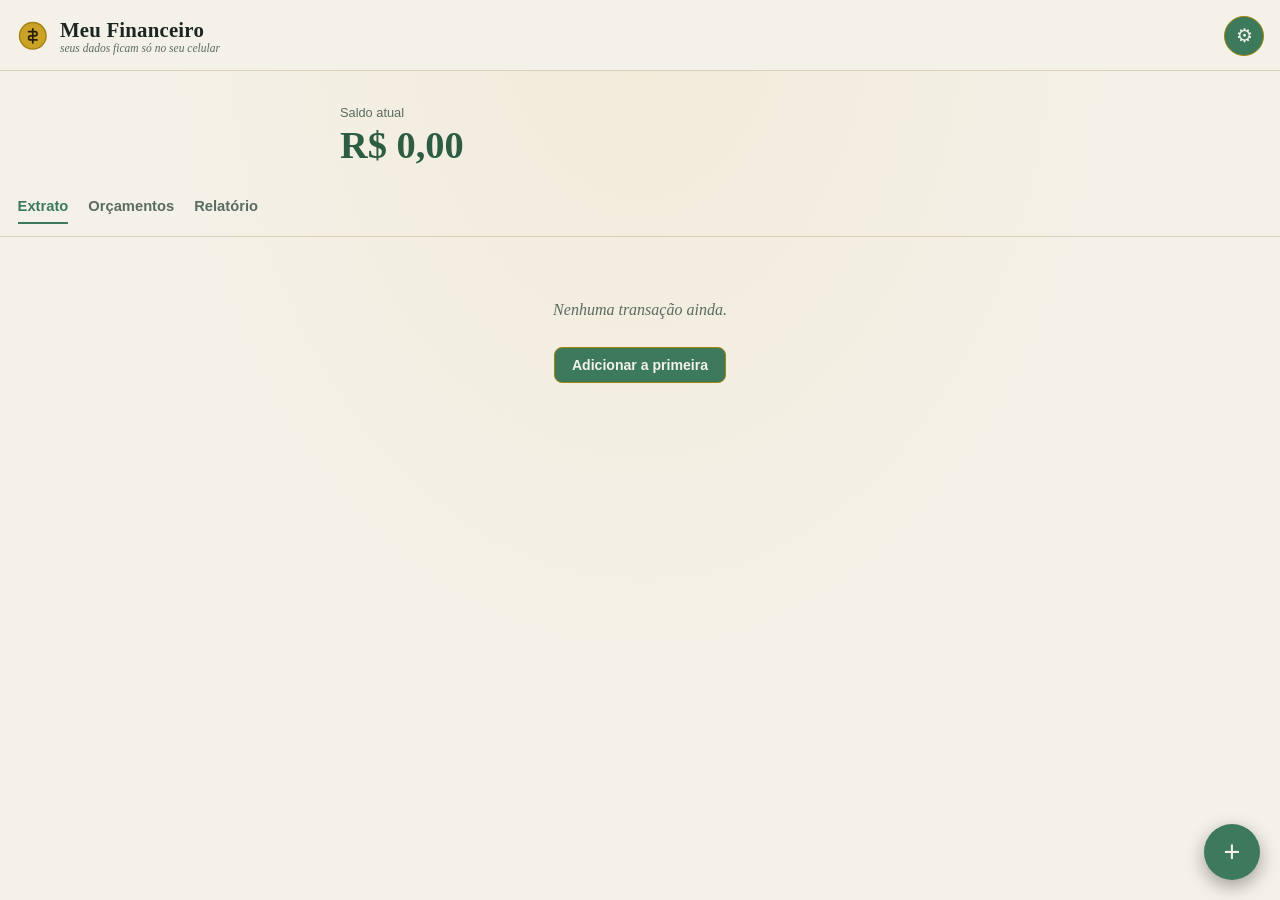
==== index.html @ 3704c463 "Transforma o bot de WhatsApp em um PWA de controle financeiro Substitui o backend Flask/Twilio/Postg" ====
<!doctype html>
<html lang="pt-BR">
<head>
<meta charset="utf-8" />
<meta name="viewport" content="width=device-width, initial-scale=1, viewport-fit=cover" />
<title>Meu Financeiro</title>
<meta name="description" content="Controle financeiro pessoal simples, offline e privado" />
<meta name="theme-color" content="#0b1e19" />
<link rel="manifest" href="manifest.webmanifest" />
<link rel="icon" href="icons/icon-192.png" />
<link rel="apple-touch-icon" href="icons/icon-192.png" />
<meta name="apple-mobile-web-app-capable" content="yes" />
<meta name="apple-mobile-web-app-status-bar-style" content="black-translucent" />
<meta name="apple-mobile-web-app-title" content="Financeiro" />
<link rel="stylesheet" href="styles.css" />
</head>
<body>
<header class="topbar">
  <div class="brand">
    <svg class="brand-mark" viewBox="0 0 48 48" aria-hidden="true">
      <circle cx="24" cy="24" r="19" fill="var(--coin)" stroke="var(--gold)" stroke-width="2"/>
      <path d="M24 14v20M18 18h9a3 3 0 0 1 0 6h-6a3 3 0 0 0 0 6h9" stroke="var(--coin-ink)" stroke-width="2.5" fill="none" stroke-linecap="round" stroke-linejoin="round"/>
    </svg>
    <div class="brand-text">
      <h1>Meu Financeiro</h1>
      <p class="tagline">seus dados ficam só no seu celular</p>
    </div>
  </div>
  <button id="settings-btn" class="icon-btn" aria-label="Backup e configurações" title="Backup e configurações">⚙</button>
</header>

<section class="balance-card">
  <span class="balance-label">Saldo atual</span>
  <span id="balance-value" class="balance-value">R$ 0,00</span>
</section>

<nav class="tabs" role="tablist" aria-label="Seções">
  <button class="tab active" data-view="extrato" role="tab" aria-selected="true">Extrato</button>
  <button class="tab" data-view="orcamentos" role="tab" aria-selected="false">Orçamentos</button>
  <button class="tab" data-view="relatorio" role="tab" aria-selected="false">Relatório</button>
</nav>

<main>
  <section id="view-extrato" class="view active">
    <div id="extrato-empty" class="empty-state" hidden>
      <p>Nenhuma transação ainda.</p>
      <button id="empty-add-btn" class="primary-btn">Adicionar a primeira</button>
    </div>
    <ul id="transacao-list" class="transacao-list"></ul>
  </section>

  <section id="view-orcamentos" class="view">
    <div id="orcamentos-empty" class="empty-state" hidden>
      <p>Nenhum orçamento definido.</p>
      <button id="empty-orcamento-btn" class="primary-btn">Definir orçamento</button>
    </div>
    <ul id="orcamento-list" class="orcamento-list"></ul>
    <button id="add-orcamento-btn" class="secondary-btn full-width">+ Novo orçamento</button>
  </section>

  <section id="view-relatorio" class="view">
    <div class="month-nav">
      <button id="prev-month-btn" class="icon-btn" aria-label="Mês anterior">‹</button>
      <span id="month-label" class="month-label"></span>
      <button id="next-month-btn" class="icon-btn" aria-label="Próximo mês">›</button>
    </div>
    <div id="relatorio-empty" class="empty-state" hidden>
      <p>Sem despesas neste mês.</p>
    </div>
    <div id="relatorio-content">
      <canvas id="relatorio-chart" width="280" height="280"></canvas>
      <ul id="relatorio-legend" class="relatorio-legend"></ul>
    </div>
  </section>
</main>

<button id="add-btn" class="fab" aria-label="Nova transação" title="Nova transação">+</button>

<dialog id="transacao-dialog">
  <form id="transacao-form" method="dialog">
    <h2 id="transacao-dialog-title">Nova transação</h2>

    <div class="tipo-toggle" id="tipo-toggle" data-value="saida">
      <button type="button" class="tipo-btn" data-value="saida">Despesa</button>
      <button type="button" class="tipo-btn" data-value="entrada">Receita</button>
    </div>

    <label class="field">
      <span>Valor (R$)</span>
      <input type="number" id="valor" name="valor" min="0.01" step="0.01" inputmode="decimal" required />
    </label>

    <label class="field">
      <span>Categoria</span>
      <input type="text" id="categoria" name="categoria" list="categoria-options" required autocomplete="off" />
      <datalist id="categoria-options">
        <option value="Alimentação"></option>
        <option value="Transporte"></option>
        <option value="Moradia"></option>
        <option value="Lazer"></option>
        <option value="Saúde"></option>
        <option value="Educação"></option>
        <option value="Salário"></option>
        <option value="Outros"></option>
      </datalist>
    </label>

    <label class="field">
      <span>Descrição</span>
      <input type="text" id="descricao" name="descricao" autocomplete="off" placeholder="Opcional" />
    </label>

    <label class="field">
      <span>Data</span>
      <input type="date" id="data" name="data" required />
    </label>

    <input type="hidden" id="transacao-id" name="id" />

    <div class="dialog-actions">
      <button type="button" id="transacao-cancel-btn" class="ghost-btn">Cancelar</button>
      <button type="button" id="transacao-delete-btn" class="danger-btn" hidden>Excluir</button>
      <button type="submit" id="transacao-save-btn" class="primary-btn">Salvar</button>
    </div>
  </form>
</dialog>

<dialog id="orcamento-dialog">
  <form id="orcamento-form" method="dialog">
    <h2 id="orcamento-dialog-title">Novo orçamento</h2>

    <label class="field">
      <span>Categoria</span>
      <input type="text" id="orcamento-categoria" name="categoria" list="categoria-options" required autocomplete="off" />
    </label>

    <label class="field">
      <span>Limite mensal (R$)</span>
      <input type="number" id="orcamento-limite" name="limite" min="0.01" step="0.01" inputmode="decimal" required />
    </label>

    <input type="hidden" id="orcamento-original-categoria" name="original" />

    <div class="dialog-actions">
      <button type="button" id="orcamento-cancel-btn" class="ghost-btn">Cancelar</button>
      <button type="button" id="orcamento-delete-btn" class="danger-btn" hidden>Excluir</button>
      <button type="submit" id="orcamento-save-btn" class="primary-btn">Salvar</button>
    </div>
  </form>
</dialog>

<dialog id="settings-dialog">
  <form method="dialog" class="settings-form">
    <h2>Backup e configurações</h2>
    <p class="settings-hint">Seus dados ficam salvos apenas neste celular. Faça backup regularmente para não perder tudo caso troque ou perca o aparelho.</p>

    <button type="button" id="export-btn" class="primary-btn full-width">Exportar backup (.json)</button>

    <label class="field">
      <span>Importar backup</span>
      <input type="file" id="import-input" accept="application/json,.json" />
    </label>
    <p id="import-status" class="import-status" hidden></p>

    <hr class="settings-divider" />

    <button type="button" id="wipe-btn" class="danger-btn full-width">Apagar todos os dados</button>

    <div class="dialog-actions">
      <button type="button" id="settings-close-btn" class="ghost-btn">Fechar</button>
    </div>
  </form>
</dialog>

<script src="app.js"></script>
</body>
</html>
---- styles.css ----
:root {
  --bg: #0b1e19;
  --surface: #12271f;
  --surface-2: #1a3329;
  --text: #eaf2ec;
  --text-muted: #9fb5a9;
  --accent: #c9a227;
  --accent-strong: #a5820f;
  --accent-ink: #1a1200;
  --border: #24402f;
  --danger: #d17a70;
  --success: #5fae7f;
  --gold: #c9a227;
  --coin: #c9a227;
  --coin-ink: #1a1200;
  --radius: 12px;
  --serif: Georgia, "Iowan Old Style", "Palatino Linotype", Palatino, "Times New Roman", serif;
  --sans: -apple-system, BlinkMacSystemFont, "Segoe UI", Roboto, Helvetica, Arial, sans-serif;
}

@media (prefers-color-scheme: light) {
  :root {
    --bg: #f4f1e8;
    --surface: #ffffff;
    --surface-2: #ece6d3;
    --text: #1c2620;
    --text-muted: #5a6b60;
    --accent: #3d7a5c;
    --accent-strong: #2c5c44;
    --accent-ink: #f4f1e8;
    --border: #d8d0b8;
    --danger: #a4342c;
    --success: #2c5c44;
    --gold: #a5820f;
    --coin: #c9a227;
    --coin-ink: #2a1e00;
  }
}

* { box-sizing: border-box; }

[hidden] { display: none !important; }

html, body {
  margin: 0;
  padding: 0;
  background: var(--bg);
  color: var(--text);
  font-family: var(--sans);
  -webkit-tap-highlight-color: transparent;
}

body {
  min-height: 100dvh;
  padding-bottom: 6rem;
  background-image: radial-gradient(ellipse at top, rgba(201, 162, 39, 0.08), transparent 55%);
}

.topbar {
  position: sticky;
  top: 0;
  z-index: 10;
  display: flex;
  align-items: center;
  justify-content: space-between;
  gap: 0.75rem;
  padding: max(1rem, env(safe-area-inset-top)) 1rem 0.9rem;
  background: var(--bg);
  border-bottom: 1px solid var(--border);
}

.brand {
  display: flex;
  align-items: center;
  gap: 0.65rem;
  min-width: 0;
}

.brand-mark {
  width: 2.1rem;
  height: 2.1rem;
  flex: none;
}

.brand-text h1 {
  font-family: var(--serif);
  font-weight: 700;
  font-size: 1.3rem;
  margin: 0;
  letter-spacing: 0.01em;
}

.tagline {
  margin: 0;
  font-family: var(--serif);
  font-style: italic;
  font-size: 0.72rem;
  color: var(--text-muted);
}

.icon-btn {
  width: 2.5rem;
  height: 2.5rem;
  flex: none;
  border-radius: 999px;
  border: 1px solid var(--gold);
  background: var(--accent);
  color: var(--accent-ink);
  font-size: 1.2rem;
  line-height: 1;
  cursor: pointer;
}

.icon-btn:active {
  background: var(--accent-strong);
}

.balance-card {
  max-width: 640px;
  margin: 1rem auto 0;
  padding: 1.1rem 1.25rem;
  display: flex;
  flex-direction: column;
  gap: 0.2rem;
}

.balance-label {
  font-size: 0.8rem;
  color: var(--text-muted);
}

.balance-value {
  font-family: var(--serif);
  font-size: 2.4rem;
  font-weight: 700;
  color: var(--success);
}

.balance-value.negative {
  color: var(--danger);
}

.tabs {
  display: flex;
  gap: 1.25rem;
  padding: 0.85rem 1.1rem 0.7rem;
  overflow-x: auto;
  border-bottom: 1px solid var(--border);
}

.tab {
  flex: none;
  padding: 0 0 0.5rem;
  border: none;
  border-bottom: 2px solid transparent;
  background: none;
  color: var(--text-muted);
  font-family: var(--sans);
  font-weight: 600;
  font-size: 0.92rem;
  cursor: pointer;
}

.tab.active {
  color: var(--accent);
  border-bottom-color: var(--accent);
}

main {
  padding: 0 1rem;
  max-width: 640px;
  margin: 0 auto;
}

.view {
  display: none;
}

.view.active {
  display: block;
}

.empty-state {
  text-align: center;
  color: var(--text-muted);
  font-family: var(--serif);
  font-style: italic;
  margin-top: 3rem;
  display: flex;
  flex-direction: column;
  align-items: center;
  gap: 0.8rem;
}

/* Extrato */
.transacao-list {
  list-style: none;
  margin: 0;
  padding: 1rem 0 0;
  display: flex;
  flex-direction: column;
  gap: 0.5rem;
}

.month-header {
  font-family: var(--serif);
  font-weight: 700;
  color: var(--text-muted);
  font-size: 0.82rem;
  text-transform: uppercase;
  letter-spacing: 0.06em;
  margin: 0.9rem 0 0.1rem;
}

.month-header:first-child {
  margin-top: 0;
}

.transacao-card {
  background: var(--surface);
  border: 1px solid var(--border);
  border-radius: var(--radius);
  padding: 0.8rem 1rem;
  display: flex;
  align-items: center;
  justify-content: space-between;
  gap: 0.75rem;
  cursor: pointer;
}

.transacao-info {
  min-width: 0;
}

.transacao-categoria {
  font-weight: 600;
  font-size: 0.98rem;
}

.transacao-descricao {
  color: var(--text-muted);
  font-size: 0.84rem;
  margin-top: 0.1rem;
}

.transacao-data {
  color: var(--text-muted);
  font-size: 0.75rem;
  margin-top: 0.15rem;
}

.transacao-valor {
  flex: none;
  font-weight: 700;
  font-size: 0.98rem;
  white-space: nowrap;
}

.transacao-valor.entrada { color: var(--success); }
.transacao-valor.saida { color: var(--danger); }

/* Orçamentos */
.orcamento-list {
  list-style: none;
  margin: 0;
  padding: 1rem 0 0;
  display: flex;
  flex-direction: column;
  gap: 0.7rem;
}

.orcamento-card {
  background: var(--surface);
  border: 1px solid var(--border);
  border-radius: var(--radius);
  padding: 0.8rem 1rem;
  cursor: pointer;
}

.orcamento-header {
  display: flex;
  justify-content: space-between;
  font-size: 0.9rem;
  margin-bottom: 0.5rem;
  gap: 0.5rem;
}

.orcamento-valores {
  color: var(--text-muted);
  font-variant-numeric: tabular-nums;
}

.orcamento-valores.warn { color: var(--accent); }
.orcamento-valores.over { color: var(--danger); }

.progress-bar {
  height: 8px;
  border-radius: 999px;
  background: var(--surface-2);
  overflow: hidden;
}

.progress-fill {
  height: 100%;
  border-radius: 999px;
  background: var(--success);
}

.progress-fill.warn { background: var(--accent); }
.progress-fill.over { background: var(--danger); }

.full-width {
  width: 100%;
  margin-top: 1rem;
}

/* Relatório */
.month-nav {
  display: flex;
  align-items: center;
  justify-content: center;
  gap: 1rem;
  padding: 1rem 0 0.5rem;
}

.month-label {
  font-family: var(--serif);
  font-weight: 700;
  min-width: 9rem;
  text-align: center;
}

#relatorio-content {
  display: flex;
  flex-direction: column;
  align-items: center;
  gap: 1rem;
  padding-bottom: 1rem;
}

#relatorio-chart {
  max-width: 100%;
}

.relatorio-legend {
  list-style: none;
  margin: 0;
  padding: 0;
  width: 100%;
  display: flex;
  flex-direction: column;
  gap: 0.5rem;
}

.legend-total {
  font-weight: 700;
  padding-bottom: 0.3rem;
  border-bottom: 1px solid var(--border);
}

.legend-item {
  display: flex;
  align-items: center;
  gap: 0.5rem;
  font-size: 0.88rem;
}

.legend-dot {
  width: 0.7rem;
  height: 0.7rem;
  border-radius: 999px;
  flex: none;
}

.legend-label {
  flex: 1;
  min-width: 0;
}

.legend-pct {
  color: var(--text-muted);
  white-space: nowrap;
}

/* FAB */
.fab {
  position: fixed;
  right: 1.25rem;
  bottom: calc(1.25rem + env(safe-area-inset-bottom));
  width: 3.5rem;
  height: 3.5rem;
  border-radius: 999px;
  border: none;
  background: var(--accent);
  color: var(--accent-ink);
  font-size: 1.8rem;
  line-height: 1;
  box-shadow: 0 6px 18px rgba(0, 0, 0, 0.35);
  cursor: pointer;
  z-index: 10;
}

.fab:active {
  background: var(--accent-strong);
}

/* Dialogs */
dialog {
  border: none;
  border-radius: 14px;
  padding: 0;
  background: var(--surface);
  color: var(--text);
  width: min(90vw, 420px);
  border: 1px solid var(--border);
}

dialog::backdrop {
  background: rgba(5, 10, 8, 0.6);
}

#transacao-form,
#orcamento-form,
.settings-form {
  padding: 1.35rem 1.35rem 1.25rem;
  display: flex;
  flex-direction: column;
  gap: 0.95rem;
}

#transacao-form h2,
#orcamento-form h2,
.settings-form h2 {
  font-family: var(--serif);
  margin: 0 0 0.1rem;
  font-size: 1.25rem;
}

.settings-hint {
  margin: 0;
  color: var(--text-muted);
  font-size: 0.85rem;
  line-height: 1.4;
}

.settings-divider {
  border: none;
  border-top: 1px solid var(--border);
  margin: 0.2rem 0;
}

.import-status {
  margin: 0;
  font-size: 0.82rem;
  color: var(--success);
}

.import-status.error {
  color: var(--danger);
}

.tipo-toggle {
  display: flex;
  border: 1px solid var(--border);
  border-radius: 999px;
  overflow: hidden;
}

.tipo-btn {
  flex: 1;
  padding: 0.5rem 0;
  border: none;
  background: var(--surface-2);
  color: var(--text-muted);
  font-weight: 600;
  font-size: 0.88rem;
  cursor: pointer;
}

.tipo-btn.active[data-value="saida"] {
  background: var(--danger);
  color: #fff;
}

.tipo-btn.active[data-value="entrada"] {
  background: var(--success);
  color: #fff;
}

.field {
  display: flex;
  flex-direction: column;
  gap: 0.3rem;
  font-size: 0.8rem;
  color: var(--text-muted);
}

.field input,
.field select {
  font-family: var(--sans);
  font-size: 1rem;
  padding: 0.55rem 0.7rem;
  border-radius: 8px;
  border: 1px solid var(--border);
  background: var(--surface-2);
  color: var(--text);
}

.dialog-actions {
  display: flex;
  justify-content: flex-end;
  gap: 0.5rem;
  margin-top: 0.4rem;
  flex-wrap: wrap;
}

.primary-btn, .secondary-btn, .ghost-btn, .danger-btn {
  padding: 0.55rem 1.05rem;
  border-radius: 8px;
  font-family: var(--sans);
  font-size: 0.88rem;
  font-weight: 600;
  border: 1px solid transparent;
  cursor: pointer;
}

.primary-btn {
  background: var(--accent);
  color: var(--accent-ink);
  border: 1px solid var(--gold);
}

.secondary-btn {
  background: transparent;
  color: var(--accent);
  border-color: var(--gold);
}

.ghost-btn {
  background: transparent;
  color: var(--text-muted);
  border-color: var(--border);
}

.danger-btn {
  background: transparent;
  color: var(--danger);
  border-color: var(--danger);
}

#transacao-dialog .danger-btn,
#orcamento-dialog .danger-btn {
  margin-right: auto;
}
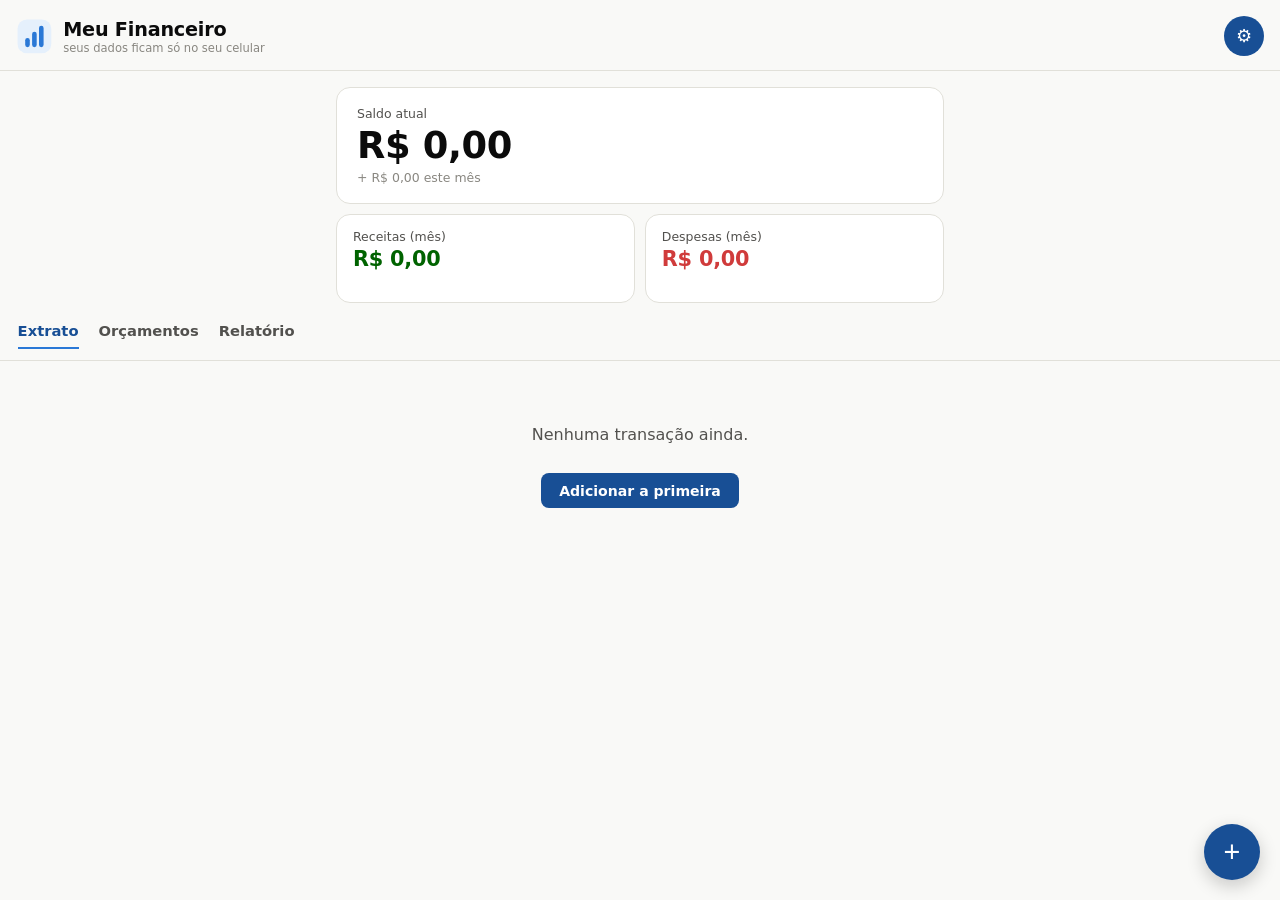
==== commit cec7cb5d: "Redesenha o tema (fintech claro/neutro) e a exibição dos dados Tema: - Remove a fonte serifada e o e" ====
--- a/index.html
+++ b/index.html
@@ -5,7 +5,8 @@
 <meta name="viewport" content="width=device-width, initial-scale=1, viewport-fit=cover" />
 <title>Meu Financeiro</title>
 <meta name="description" content="Controle financeiro pessoal simples, offline e privado" />
-<meta name="theme-color" content="#0b1e19" />
+<meta name="theme-color" content="#f9f9f7" media="(prefers-color-scheme: light)" />
+<meta name="theme-color" content="#0d0d0d" media="(prefers-color-scheme: dark)" />
 <link rel="manifest" href="manifest.webmanifest" />
 <link rel="icon" href="icons/icon-192.png" />
 <link rel="apple-touch-icon" href="icons/icon-192.png" />
@@ -18,8 +19,10 @@
 <header class="topbar">
   <div class="brand">
     <svg class="brand-mark" viewBox="0 0 48 48" aria-hidden="true">
-      <circle cx="24" cy="24" r="19" fill="var(--coin)" stroke="var(--gold)" stroke-width="2"/>
-      <path d="M24 14v20M18 18h9a3 3 0 0 1 0 6h-6a3 3 0 0 0 0 6h9" stroke="var(--coin-ink)" stroke-width="2.5" fill="none" stroke-linecap="round" stroke-linejoin="round"/>
+      <rect x="2" y="2" width="44" height="44" rx="12" fill="var(--accent-tint)"/>
+      <rect x="12" y="26" width="6" height="12" rx="3" fill="var(--accent)"/>
+      <rect x="21" y="18" width="6" height="20" rx="3" fill="var(--accent)"/>
+      <rect x="30" y="10" width="6" height="28" rx="3" fill="var(--accent)"/>
     </svg>
     <div class="brand-text">
       <h1>Meu Financeiro</h1>
@@ -29,9 +32,22 @@
   <button id="settings-btn" class="icon-btn" aria-label="Backup e configurações" title="Backup e configurações">⚙</button>
 </header>
 
-<section class="balance-card">
-  <span class="balance-label">Saldo atual</span>
-  <span id="balance-value" class="balance-value">R$ 0,00</span>
+<section class="stats-grid">
+  <div class="stat-tile stat-tile--primary">
+    <span class="stat-label">Saldo atual</span>
+    <span id="balance-value" class="stat-value">R$ 0,00</span>
+    <span id="balance-delta" class="stat-delta"></span>
+  </div>
+  <div class="stat-tile">
+    <span class="stat-label">Receitas (mês)</span>
+    <span id="receitas-mes-value" class="stat-value stat-value--income">R$ 0,00</span>
+    <span id="receitas-mes-delta" class="stat-delta"></span>
+  </div>
+  <div class="stat-tile">
+    <span class="stat-label">Despesas (mês)</span>
+    <span id="despesas-mes-value" class="stat-value stat-value--expense">R$ 0,00</span>
+    <span id="despesas-mes-delta" class="stat-delta"></span>
+  </div>
 </section>
 
 <nav class="tabs" role="tablist" aria-label="Seções">
@@ -59,6 +75,9 @@
   </section>
 
   <section id="view-relatorio" class="view">
+    <h3 class="section-title">Despesas nos últimos 6 meses</h3>
+    <div id="trend-chart" class="trend-chart"></div>
+
     <div class="month-nav">
       <button id="prev-month-btn" class="icon-btn" aria-label="Mês anterior">‹</button>
       <span id="month-label" class="month-label"></span>
@@ -102,6 +121,7 @@
         <option value="Educação"></option>
         <option value="Salário"></option>
         <option value="Outros"></option>
+        <option value="A categorizar"></option>
       </datalist>
     </label>
 
@@ -164,6 +184,15 @@
 
     <hr class="settings-divider" />
 
+    <p class="settings-hint">Importe o extrato baixado do internet banking (.ofx/.qfx) ou uma planilha (.csv) com colunas de data, valor e descrição. As transações entram com a categoria "A categorizar" — edite depois para organizar nos orçamentos.</p>
+    <label class="field">
+      <span>Importar extrato bancário</span>
+      <input type="file" id="import-extrato-input" accept=".ofx,.qfx,.csv,text/csv,application/x-ofx" />
+    </label>
+    <p id="import-extrato-status" class="import-status" hidden></p>
+
+    <hr class="settings-divider" />
+
     <button type="button" id="wipe-btn" class="danger-btn full-width">Apagar todos os dados</button>
 
     <div class="dialog-actions">
--- a/styles.css
+++ b/styles.css
@@ -1,41 +1,51 @@
 :root {
-  --bg: #0b1e19;
-  --surface: #12271f;
-  --surface-2: #1a3329;
-  --text: #eaf2ec;
-  --text-muted: #9fb5a9;
-  --accent: #c9a227;
-  --accent-strong: #a5820f;
-  --accent-ink: #1a1200;
-  --border: #24402f;
-  --danger: #d17a70;
-  --success: #5fae7f;
-  --gold: #c9a227;
-  --coin: #c9a227;
-  --coin-ink: #1a1200;
-  --radius: 12px;
-  --serif: Georgia, "Iowan Old Style", "Palatino Linotype", Palatino, "Times New Roman", serif;
-  --sans: -apple-system, BlinkMacSystemFont, "Segoe UI", Roboto, Helvetica, Arial, sans-serif;
-}
-
-@media (prefers-color-scheme: light) {
+  /* Neutral fintech theme — light (default) */
+  --bg: #f9f9f7;
+  --surface: #ffffff;
+  --surface-2: #f0efeb;
+  --text: #0b0b0b;
+  --text-muted: #52514e;
+  --text-faint: #898781;
+  --border: #e1e0d9;
+
+  --accent: #2a78d6;
+  --accent-strong: #184f95;
+  --accent-tint: #e5f0fc;
+  --accent-ink: #ffffff;
+
+  --success: #006300;
+  --danger: #d03b3b;
+  --warning: #fab219;
+  --warning-text: #8a5a00;
+
+  --radius: 14px;
+  --sans: system-ui, -apple-system, "Segoe UI", Roboto, Helvetica, Arial, sans-serif;
+}
+
+@media (prefers-color-scheme: dark) {
   :root {
-    --bg: #f4f1e8;
-    --surface: #ffffff;
-    --surface-2: #ece6d3;
-    --text: #1c2620;
-    --text-muted: #5a6b60;
-    --accent: #3d7a5c;
-    --accent-strong: #2c5c44;
-    --accent-ink: #f4f1e8;
-    --border: #d8d0b8;
-    --danger: #a4342c;
-    --success: #2c5c44;
-    --gold: #a5820f;
-    --coin: #c9a227;
-    --coin-ink: #2a1e00;
+    --bg: #0d0d0d;
+    --surface: #1a1a19;
+    --surface-2: #242422;
+    --text: #ffffff;
+    --text-muted: #c3c2b7;
+    --text-faint: #898781;
+    --border: #2c2c2a;
+
+    --accent: #3987e5;
+    --accent-strong: #1c5cab;
+    --accent-tint: rgba(57, 135, 229, 0.18);
+    --accent-ink: #ffffff;
+
+    --success: #0ca30c;
+    --danger: #e66767;
+    --warning: #fab219;
+    --warning-text: #fab219;
   }
 }
+
+/* Categorical palette for categories/charts — validated for CVD-safety,
+   defined here for reference; JS picks the matching array by color-scheme. */
 
 * { box-sizing: border-box; }
 
@@ -53,7 +63,6 @@
 body {
   min-height: 100dvh;
   padding-bottom: 6rem;
-  background-image: radial-gradient(ellipse at top, rgba(201, 162, 39, 0.08), transparent 55%);
 }
 
 .topbar {
@@ -77,25 +86,22 @@
 }
 
 .brand-mark {
-  width: 2.1rem;
-  height: 2.1rem;
+  width: 2.3rem;
+  height: 2.3rem;
   flex: none;
 }
 
 .brand-text h1 {
-  font-family: var(--serif);
   font-weight: 700;
-  font-size: 1.3rem;
-  margin: 0;
-  letter-spacing: 0.01em;
+  font-size: 1.2rem;
+  margin: 0;
+  letter-spacing: -0.01em;
 }
 
 .tagline {
   margin: 0;
-  font-family: var(--serif);
-  font-style: italic;
   font-size: 0.72rem;
-  color: var(--text-muted);
+  color: var(--text-faint);
 }
 
 .icon-btn {
@@ -103,42 +109,83 @@
   height: 2.5rem;
   flex: none;
   border-radius: 999px;
-  border: 1px solid var(--gold);
-  background: var(--accent);
+  border: none;
+  background: var(--accent-strong);
   color: var(--accent-ink);
-  font-size: 1.2rem;
+  font-size: 1.15rem;
   line-height: 1;
   cursor: pointer;
 }
 
 .icon-btn:active {
-  background: var(--accent-strong);
-}
-
-.balance-card {
+  opacity: 0.85;
+}
+
+/* Stat tiles (saldo / receitas / despesas do mês) */
+.stats-grid {
   max-width: 640px;
   margin: 1rem auto 0;
+  padding: 0 1rem;
+  display: grid;
+  grid-template-columns: 1fr 1fr;
+  gap: 0.6rem;
+}
+
+.stat-tile {
+  background: var(--surface);
+  border: 1px solid var(--border);
+  border-radius: var(--radius);
+  padding: 0.9rem 1rem;
+  display: flex;
+  flex-direction: column;
+  gap: 0.2rem;
+}
+
+.stat-tile--primary {
+  grid-column: 1 / -1;
   padding: 1.1rem 1.25rem;
-  display: flex;
-  flex-direction: column;
-  gap: 0.2rem;
-}
-
-.balance-label {
-  font-size: 0.8rem;
-  color: var(--text-muted);
-}
-
-.balance-value {
-  font-family: var(--serif);
-  font-size: 2.4rem;
+}
+
+.stat-label {
+  font-size: 0.78rem;
+  color: var(--text-muted);
+}
+
+.stat-value {
+  font-size: 1.9rem;
   font-weight: 700;
+  letter-spacing: -0.01em;
+  color: var(--text);
+}
+
+.stat-tile--primary .stat-value {
+  font-size: 2.3rem;
+}
+
+.stat-value.negative {
+  color: var(--danger);
+}
+
+.stat-value--income {
   color: var(--success);
 }
 
-.balance-value.negative {
+.stat-value--expense {
   color: var(--danger);
 }
+
+.stat-tile:not(.stat-tile--primary) .stat-value {
+  font-size: 1.3rem;
+}
+
+.stat-delta {
+  font-size: 0.78rem;
+  color: var(--text-faint);
+  min-height: 1.1em;
+}
+
+.stat-delta.up { color: var(--success); }
+.stat-delta.down { color: var(--danger); }
 
 .tabs {
   display: flex;
@@ -146,6 +193,7 @@
   padding: 0.85rem 1.1rem 0.7rem;
   overflow-x: auto;
   border-bottom: 1px solid var(--border);
+  margin-top: 0.3rem;
 }
 
 .tab {
@@ -162,7 +210,7 @@
 }
 
 .tab.active {
-  color: var(--accent);
+  color: var(--accent-strong);
   border-bottom-color: var(--accent);
 }
 
@@ -183,8 +231,6 @@
 .empty-state {
   text-align: center;
   color: var(--text-muted);
-  font-family: var(--serif);
-  font-style: italic;
   margin-top: 3rem;
   display: flex;
   flex-direction: column;
@@ -203,10 +249,9 @@
 }
 
 .month-header {
-  font-family: var(--serif);
   font-weight: 700;
-  color: var(--text-muted);
-  font-size: 0.82rem;
+  color: var(--text-faint);
+  font-size: 0.78rem;
   text-transform: uppercase;
   letter-spacing: 0.06em;
   margin: 0.9rem 0 0.1rem;
@@ -230,21 +275,42 @@
 
 .transacao-info {
   min-width: 0;
-}
+  display: flex;
+  align-items: flex-start;
+  gap: 0.55rem;
+}
+
+.categoria-dot {
+  width: 0.6rem;
+  height: 0.6rem;
+  border-radius: 999px;
+  flex: none;
+  margin-top: 0.35rem;
+}
+
+.transacao-textos { min-width: 0; }
 
 .transacao-categoria {
   font-weight: 600;
-  font-size: 0.98rem;
+  font-size: 0.96rem;
+}
+
+.transacao-categoria.pendente {
+  color: var(--text-faint);
+  font-style: normal;
 }
 
 .transacao-descricao {
   color: var(--text-muted);
   font-size: 0.84rem;
   margin-top: 0.1rem;
+  overflow: hidden;
+  text-overflow: ellipsis;
+  white-space: nowrap;
 }
 
 .transacao-data {
-  color: var(--text-muted);
+  color: var(--text-faint);
   font-size: 0.75rem;
   margin-top: 0.15rem;
 }
@@ -279,18 +345,29 @@
 
 .orcamento-header {
   display: flex;
-  justify-content: space-between;
+  align-items: center;
+  gap: 0.5rem;
   font-size: 0.9rem;
   margin-bottom: 0.5rem;
-  gap: 0.5rem;
+}
+
+.orcamento-header .categoria-dot {
+  margin-top: 0;
+}
+
+.orcamento-nome {
+  flex: 1;
+  min-width: 0;
+  font-weight: 600;
 }
 
 .orcamento-valores {
   color: var(--text-muted);
   font-variant-numeric: tabular-nums;
-}
-
-.orcamento-valores.warn { color: var(--accent); }
+  font-size: 0.85rem;
+}
+
+.orcamento-valores.warn { color: var(--warning-text); }
 .orcamento-valores.over { color: var(--danger); }
 
 .progress-bar {
@@ -306,7 +383,7 @@
   background: var(--success);
 }
 
-.progress-fill.warn { background: var(--accent); }
+.progress-fill.warn { background: var(--warning); }
 .progress-fill.over { background: var(--danger); }
 
 .full-width {
@@ -315,6 +392,12 @@
 }
 
 /* Relatório */
+.section-title {
+  margin: 1rem 0 0.6rem;
+  font-size: 0.95rem;
+  font-weight: 700;
+}
+
 .month-nav {
   display: flex;
   align-items: center;
@@ -324,10 +407,54 @@
 }
 
 .month-label {
-  font-family: var(--serif);
   font-weight: 700;
   min-width: 9rem;
   text-align: center;
+}
+
+/* Monthly trend (bar chart, last 6 months) */
+.trend-chart {
+  display: flex;
+  align-items: flex-end;
+  gap: 0.4rem;
+  height: 140px;
+  padding: 0 0.2rem;
+}
+
+.trend-col {
+  flex: 1;
+  min-width: 0;
+  display: flex;
+  flex-direction: column;
+  align-items: center;
+  justify-content: flex-end;
+  height: 100%;
+  gap: 0.3rem;
+}
+
+.trend-value {
+  font-size: 0.65rem;
+  color: var(--text-faint);
+  white-space: nowrap;
+}
+
+.trend-bar {
+  width: 100%;
+  max-width: 28px;
+  border-radius: 4px 4px 0 0;
+  background: var(--accent-tint);
+  min-height: 3px;
+}
+
+.trend-bar.current {
+  background: var(--accent);
+}
+
+.trend-label {
+  font-size: 0.68rem;
+  color: var(--text-muted);
+  text-transform: uppercase;
+  letter-spacing: 0.02em;
 }
 
 #relatorio-content {
@@ -391,23 +518,22 @@
   height: 3.5rem;
   border-radius: 999px;
   border: none;
-  background: var(--accent);
+  background: var(--accent-strong);
   color: var(--accent-ink);
   font-size: 1.8rem;
   line-height: 1;
-  box-shadow: 0 6px 18px rgba(0, 0, 0, 0.35);
+  box-shadow: 0 6px 18px rgba(11, 11, 11, 0.2);
   cursor: pointer;
   z-index: 10;
 }
 
 .fab:active {
-  background: var(--accent-strong);
+  opacity: 0.9;
 }
 
 /* Dialogs */
 dialog {
-  border: none;
-  border-radius: 14px;
+  border-radius: 16px;
   padding: 0;
   background: var(--surface);
   color: var(--text);
@@ -416,7 +542,7 @@
 }
 
 dialog::backdrop {
-  background: rgba(5, 10, 8, 0.6);
+  background: rgba(11, 11, 11, 0.45);
 }
 
 #transacao-form,
@@ -431,9 +557,8 @@
 #transacao-form h2,
 #orcamento-form h2,
 .settings-form h2 {
-  font-family: var(--serif);
   margin: 0 0 0.1rem;
-  font-size: 1.25rem;
+  font-size: 1.2rem;
 }
 
 .settings-hint {
@@ -525,15 +650,14 @@
 }
 
 .primary-btn {
-  background: var(--accent);
+  background: var(--accent-strong);
   color: var(--accent-ink);
-  border: 1px solid var(--gold);
 }
 
 .secondary-btn {
   background: transparent;
-  color: var(--accent);
-  border-color: var(--gold);
+  color: var(--accent-strong);
+  border-color: var(--accent-strong);
 }
 
 .ghost-btn {
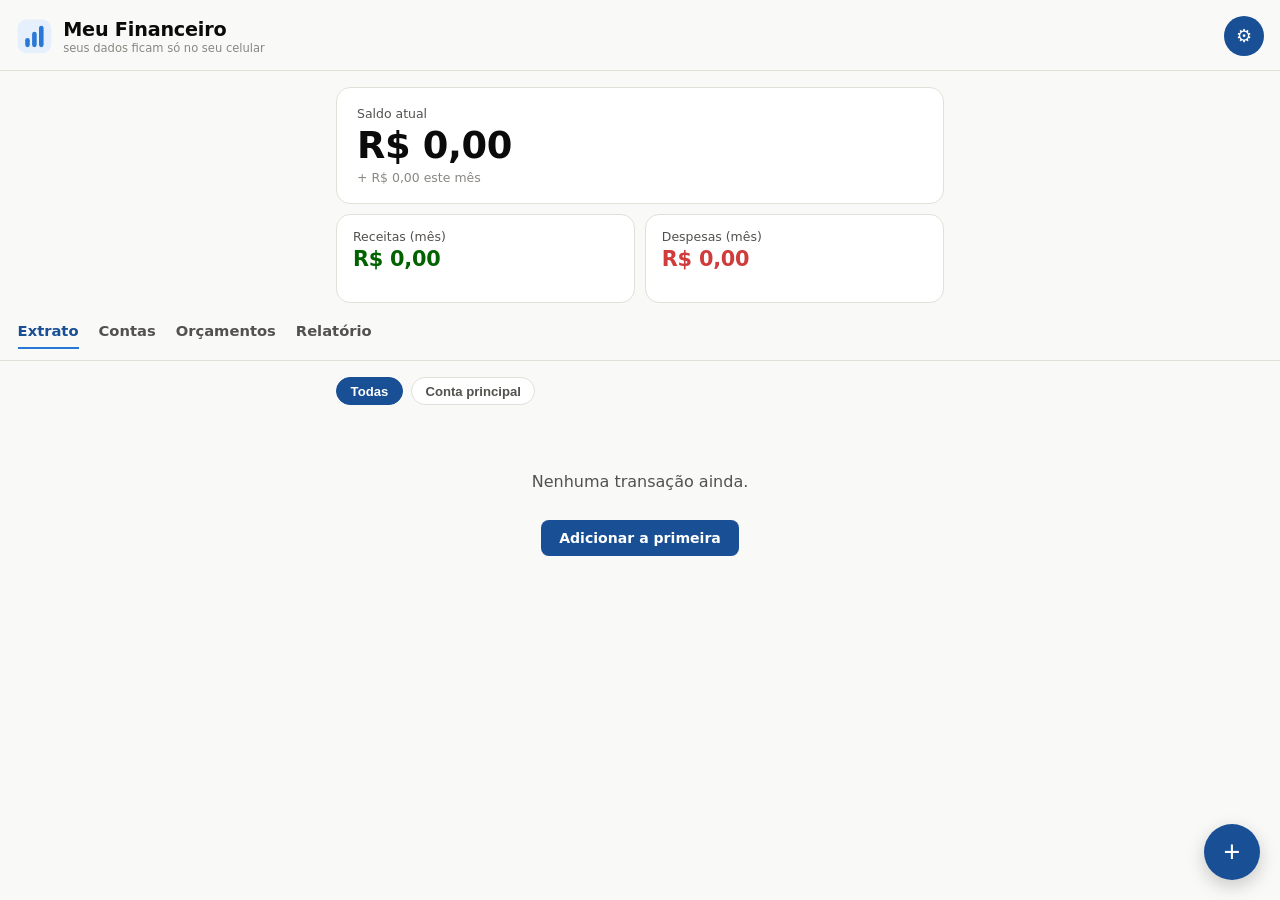
==== commit f2c0c236: "Adiciona contas (bancos/cartões), dívida de cartão e método Kakeibo Contas: - Nova entidade "conta" " ====
--- a/index.html
+++ b/index.html
@@ -52,17 +52,28 @@
 
 <nav class="tabs" role="tablist" aria-label="Seções">
   <button class="tab active" data-view="extrato" role="tab" aria-selected="true">Extrato</button>
+  <button class="tab" data-view="contas" role="tab" aria-selected="false">Contas</button>
   <button class="tab" data-view="orcamentos" role="tab" aria-selected="false">Orçamentos</button>
   <button class="tab" data-view="relatorio" role="tab" aria-selected="false">Relatório</button>
 </nav>
 
 <main>
   <section id="view-extrato" class="view active">
+    <div id="extrato-conta-filter" class="conta-filter"></div>
     <div id="extrato-empty" class="empty-state" hidden>
       <p>Nenhuma transação ainda.</p>
       <button id="empty-add-btn" class="primary-btn">Adicionar a primeira</button>
     </div>
     <ul id="transacao-list" class="transacao-list"></ul>
+  </section>
+
+  <section id="view-contas" class="view">
+    <div id="contas-empty" class="empty-state" hidden>
+      <p>Nenhuma conta cadastrada.</p>
+      <button id="empty-conta-btn" class="primary-btn">Adicionar conta</button>
+    </div>
+    <ul id="conta-list" class="conta-list"></ul>
+    <button id="add-conta-btn" class="secondary-btn full-width">+ Nova conta</button>
   </section>
 
   <section id="view-orcamentos" class="view">
@@ -87,8 +98,18 @@
       <p>Sem despesas neste mês.</p>
     </div>
     <div id="relatorio-content">
+      <h3 class="section-title">Método Kakeibo — gastos por grupo</h3>
+      <div id="kakeibo-bar" class="kakeibo-bar"></div>
+      <ul id="kakeibo-legend" class="relatorio-legend"></ul>
+
+      <h3 class="section-title">Gastos por categoria</h3>
       <canvas id="relatorio-chart" width="280" height="280"></canvas>
       <ul id="relatorio-legend" class="relatorio-legend"></ul>
+    </div>
+
+    <div class="advisor-section">
+      <button id="advisor-btn" class="secondary-btn full-width">🤖 Analisar com IA</button>
+      <div id="advisor-result" class="advisor-result" hidden></div>
     </div>
   </section>
 </main>
@@ -103,6 +124,11 @@
       <button type="button" class="tipo-btn" data-value="saida">Despesa</button>
       <button type="button" class="tipo-btn" data-value="entrada">Receita</button>
     </div>
+
+    <label class="field">
+      <span>Conta</span>
+      <select id="transacao-conta" name="contaId" required></select>
+    </label>
 
     <label class="field">
       <span>Valor (R$)</span>
@@ -169,6 +195,57 @@
   </form>
 </dialog>
 
+<dialog id="conta-dialog">
+  <form id="conta-form" method="dialog">
+    <h2 id="conta-dialog-title">Nova conta</h2>
+
+    <label class="field">
+      <span>Nome</span>
+      <input type="text" id="conta-nome" name="nome" required autocomplete="off" placeholder="Ex: Bradesco, Nubank" />
+    </label>
+
+    <label class="field">
+      <span>Tipo</span>
+      <select id="conta-tipo" name="tipo">
+        <option value="conta">Conta corrente / poupança</option>
+        <option value="cartao">Cartão de crédito</option>
+      </select>
+    </label>
+
+    <input type="hidden" id="conta-id" name="id" />
+
+    <div class="dialog-actions">
+      <button type="button" id="conta-cancel-btn" class="ghost-btn">Cancelar</button>
+      <button type="button" id="conta-delete-btn" class="danger-btn" hidden>Excluir</button>
+      <button type="submit" id="conta-save-btn" class="primary-btn">Salvar</button>
+    </div>
+  </form>
+</dialog>
+
+<dialog id="pagamento-dialog">
+  <form id="pagamento-form" method="dialog">
+    <h2>Registrar pagamento da fatura</h2>
+    <p id="pagamento-cartao-nome" class="settings-hint"></p>
+
+    <label class="field">
+      <span>Valor pago (R$)</span>
+      <input type="number" id="pagamento-valor" name="valor" min="0.01" step="0.01" inputmode="decimal" required />
+    </label>
+
+    <label class="field">
+      <span>Pago com qual conta?</span>
+      <select id="pagamento-conta-origem" name="contaOrigem"></select>
+    </label>
+
+    <input type="hidden" id="pagamento-cartao-id" name="cartaoId" />
+
+    <div class="dialog-actions">
+      <button type="button" id="pagamento-cancel-btn" class="ghost-btn">Cancelar</button>
+      <button type="submit" id="pagamento-save-btn" class="primary-btn">Registrar pagamento</button>
+    </div>
+  </form>
+</dialog>
+
 <dialog id="settings-dialog">
   <form method="dialog" class="settings-form">
     <h2>Backup e configurações</h2>
@@ -186,10 +263,32 @@
 
     <p class="settings-hint">Importe o extrato baixado do internet banking (.ofx/.qfx) ou uma planilha (.csv) com colunas de data, valor e descrição. As transações entram com a categoria "A categorizar" — edite depois para organizar nos orçamentos.</p>
     <label class="field">
+      <span>Importar para qual conta?</span>
+      <select id="import-extrato-conta" name="contaImportar"></select>
+    </label>
+    <label class="field">
       <span>Importar extrato bancário</span>
       <input type="file" id="import-extrato-input" accept=".ofx,.qfx,.csv,text/csv,application/x-ofx" />
     </label>
     <p id="import-extrato-status" class="import-status" hidden></p>
+
+    <hr class="settings-divider" />
+
+    <p class="settings-hint">Método Kakeibo: agrupe suas categorias em Sobrevivência, Lazer, Cultura ou Extra para ver o resumo por grupo no Relatório.</p>
+    <div id="categoria-grupos-list" class="categoria-grupos-list"></div>
+
+    <hr class="settings-divider" />
+
+    <p class="settings-hint">Consultor com IA: informe sua própria chave da API da Anthropic (gerada em <a href="https://console.anthropic.com" target="_blank" rel="noopener noreferrer">console.anthropic.com</a>) para usar o botão "Analisar com IA" no Relatório. A chave fica salva só neste celular, nunca entra no backup, e cada análise é enviada direto para a Anthropic quando você pede — não é automático.</p>
+    <label class="field">
+      <span>Chave da API (Anthropic)</span>
+      <input type="password" id="api-key-input" name="apiKey" autocomplete="off" placeholder="sk-ant-..." />
+    </label>
+    <div class="dialog-actions">
+      <button type="button" id="api-key-clear-btn" class="ghost-btn">Remover chave</button>
+      <button type="button" id="api-key-save-btn" class="secondary-btn">Salvar chave</button>
+    </div>
+    <p id="api-key-status" class="import-status" hidden></p>
 
     <hr class="settings-divider" />
 
--- a/styles.css
+++ b/styles.css
@@ -238,6 +238,32 @@
   gap: 0.8rem;
 }
 
+/* Filtro de conta no Extrato */
+.conta-filter {
+  display: flex;
+  gap: 0.5rem;
+  overflow-x: auto;
+  padding: 1rem 0 0.2rem;
+}
+
+.conta-chip {
+  flex: none;
+  padding: 0.35rem 0.85rem;
+  border-radius: 999px;
+  border: 1px solid var(--border);
+  background: var(--surface);
+  color: var(--text-muted);
+  font-size: 0.82rem;
+  font-weight: 600;
+  cursor: pointer;
+}
+
+.conta-chip.active {
+  background: var(--accent-strong);
+  border-color: var(--accent-strong);
+  color: var(--accent-ink);
+}
+
 /* Extrato */
 .transacao-list {
   list-style: none;
@@ -507,6 +533,160 @@
 .legend-pct {
   color: var(--text-muted);
   white-space: nowrap;
+}
+
+/* Contas */
+.conta-list {
+  list-style: none;
+  margin: 0;
+  padding: 1rem 0 0;
+  display: flex;
+  flex-direction: column;
+  gap: 0.7rem;
+}
+
+.conta-card {
+  background: var(--surface);
+  border: 1px solid var(--border);
+  border-radius: var(--radius);
+  padding: 0.8rem 1rem;
+  cursor: pointer;
+  display: flex;
+  flex-direction: column;
+  gap: 0.5rem;
+}
+
+.conta-header {
+  display: flex;
+  align-items: center;
+  gap: 0.5rem;
+}
+
+.conta-nome {
+  flex: 1;
+  min-width: 0;
+  font-weight: 600;
+}
+
+.conta-tipo-badge {
+  flex: none;
+  font-size: 0.72rem;
+  font-weight: 600;
+  text-transform: uppercase;
+  letter-spacing: 0.03em;
+  color: var(--text-muted);
+  background: var(--surface-2);
+  border-radius: 999px;
+  padding: 0.15rem 0.55rem;
+}
+
+.conta-valor {
+  font-size: 1.05rem;
+  font-weight: 700;
+  font-variant-numeric: tabular-nums;
+}
+
+.conta-valor.divida {
+  color: var(--danger);
+}
+
+/* Método Kakeibo */
+.kakeibo-bar {
+  display: flex;
+  width: 100%;
+  gap: 2px;
+  height: 10px;
+  border-radius: 999px;
+  overflow: hidden;
+  background: var(--surface-2);
+  margin-top: 0.6rem;
+}
+
+.kakeibo-segment {
+  height: 100%;
+}
+
+/* Categorias e grupos (Configurações) */
+.categoria-grupos-list {
+  display: flex;
+  flex-direction: column;
+  gap: 0.5rem;
+  max-height: 220px;
+  overflow-y: auto;
+}
+
+.categoria-grupo-row {
+  display: flex;
+  align-items: center;
+  gap: 0.5rem;
+}
+
+.categoria-grupo-nome {
+  flex: 1;
+  min-width: 0;
+  font-size: 0.88rem;
+  overflow: hidden;
+  text-overflow: ellipsis;
+  white-space: nowrap;
+}
+
+.categoria-grupo-select {
+  flex: none;
+  font-family: var(--sans);
+  font-size: 0.82rem;
+  padding: 0.35rem 0.5rem;
+  border-radius: 8px;
+  border: 1px solid var(--border);
+  background: var(--surface-2);
+  color: var(--text);
+}
+
+/* Consultor com IA */
+.advisor-section {
+  margin-top: 1.5rem;
+  padding-bottom: 0.5rem;
+}
+
+.advisor-result {
+  margin-top: 0.8rem;
+  background: var(--surface);
+  border: 1px solid var(--border);
+  border-radius: var(--radius);
+  padding: 1rem 1.1rem;
+}
+
+.advisor-loading {
+  margin: 0;
+  color: var(--text-muted);
+}
+
+.advisor-empty,
+.advisor-error {
+  margin: 0;
+  color: var(--text-muted);
+  font-size: 0.9rem;
+}
+
+.advisor-error {
+  color: var(--danger);
+}
+
+.advisor-text p {
+  margin: 0 0 0.7rem;
+  font-size: 0.92rem;
+  line-height: 1.5;
+}
+
+.advisor-text ul {
+  margin: 0 0 0.7rem;
+  padding-left: 1.1rem;
+  font-size: 0.92rem;
+  line-height: 1.5;
+}
+
+.advisor-text p:last-child,
+.advisor-text ul:last-child {
+  margin-bottom: 0;
 }
 
 /* FAB */
